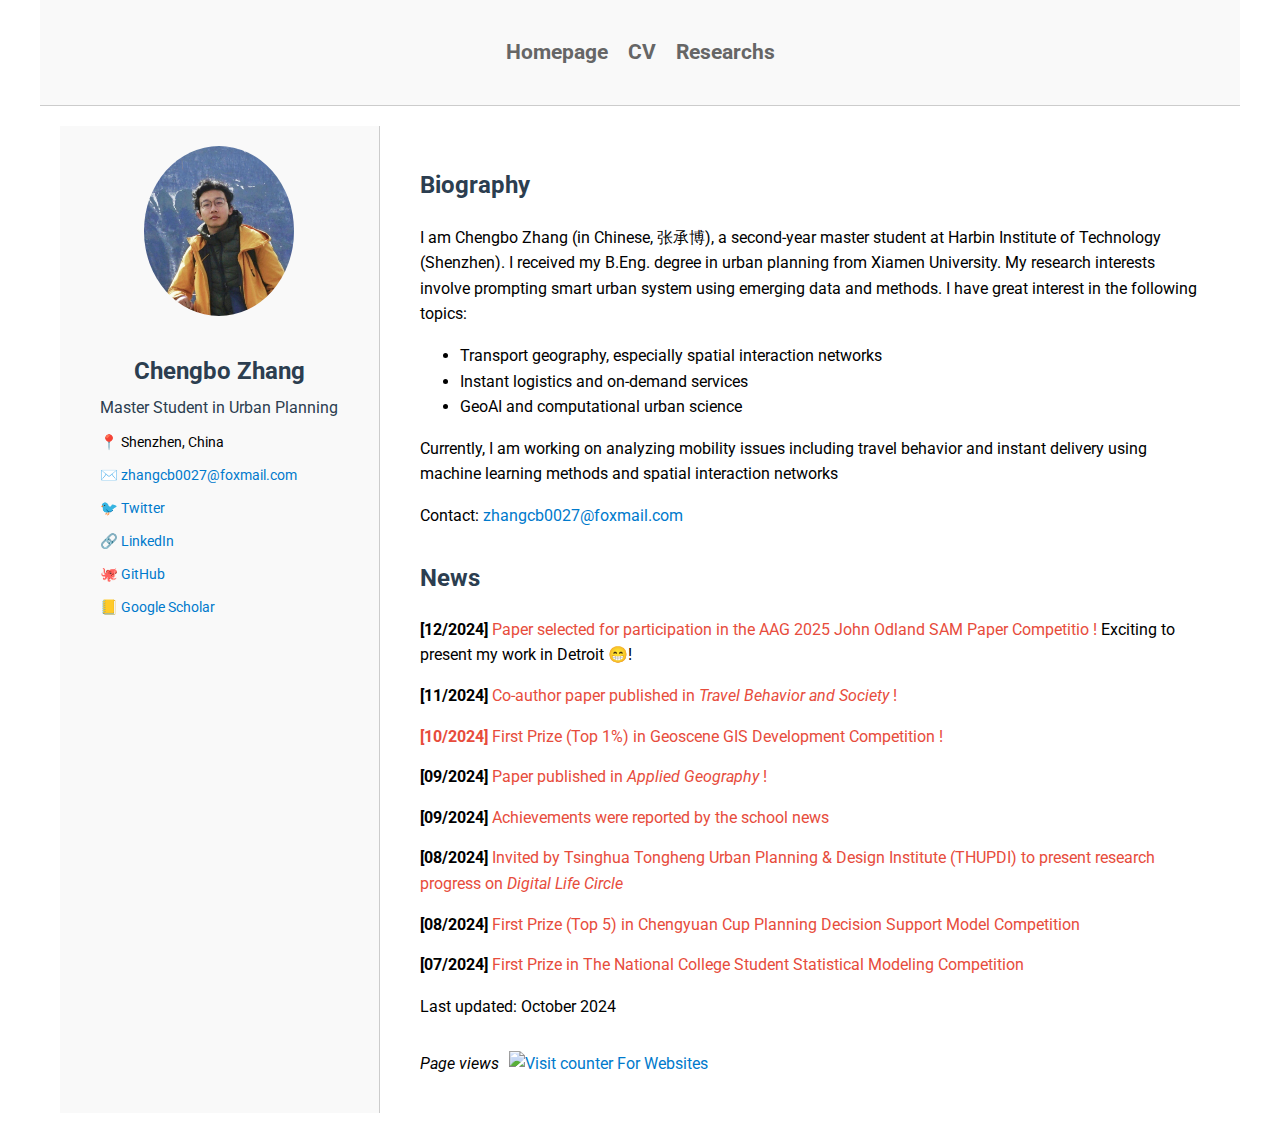
==== index.html @ 5b8f0571 "Update index.html" ====
<!DOCTYPE html>
<html lang="en">

<head>
    <meta charset="UTF-8">
    <meta name="viewport" content="width=device-width, initial-scale=1.0">
    <title>Chengbo Zhang (张承博) - Personal Academic Website</title>
    <link rel="stylesheet" href="styles.css">
    <link rel="preconnect" href="https://fonts.googleapis.com">
    <link rel="preconnect" href="https://fonts.gstatic.com" crossorigin>
    <link href="https://fonts.googleapis.com/css2?family=Roboto:wght@300;400;700&display=swap" rel="stylesheet">
    <style>
        body { 
            font-family: 'Roboto', sans-serif;
            max-width: 1200px;
            margin: auto;
            line-height: 1.6;
        }
        nav {
            display: flex;
            justify-content: center;
            gap: 40px;
            padding: 20px;
            background-color: #f9f9f9;
            border-bottom: 1px solid #ccc;
        }
        .content {
            display: flex;
            flex-direction: row;
            gap: 20px;
            padding: 20px;
        }
        .sidebar {
            width: 25%;
            padding: 20px;
            border-right: 1px solid #ccc;
            background-color: #f9f9f9;
            text-align: left;
        }
        .main-content {
            width: 70%;
            padding: 20px;
        }
        header {
            display: flex;
            align-items: center;
            flex-direction: column;
            text-align: center;
        }
        img {
            border-radius: 50%;
            width: 150px;
            margin-bottom: 20px;
        }
        .contact {
            list-style-type: none;
            padding: 0;
            margin: 10px 0;
        }
        .contact li {
            margin-bottom: 10px;
            font-size: 0.9rem;
            text-align: left;
        }
        .counter-link img {
            border-radius: 0;
            width: 60px; /* Set the desired width */
            height: auto; /* Maintain aspect ratio */
            margin: 0; /* Remove any margin */
        }
        .page-view-counter {
            display: flex; /* 使用 Flexbox */
            align-items: center; /* 垂直居中对齐 */
            gap: 10px; /* 设置元素间距 */
        }
        h1 {
            font-size: 1.5rem;
            color: #2c3e50;
            margin-bottom: 5px;
        }
        h2 {
            font-size: 1.5rem;
            color: #2c3e50;
            margin-top: 20px;
        }
        h3 {
            font-size: 1.0rem;
            color: #2c3e50;
            font-weight: 400;
            margin: 0;
        }
        a {
            color: #007acc;
            text-decoration: none;
        }
        a:hover {
            text-decoration: underline;
        }
        .news {
            margin-top: 30px;
        }
        .news-item {
            margin-bottom: 15px;
            font-size: 1rem;
        }
        .news-item a {
            color: #e74c3c;
            text-decoration: none;
        }
        .news-item a:hover {
            text-decoration: underline;
        }
        nav ul {
            list-style: none;
            padding: 0;
            display: flex;
            gap: 20px;
        }
        nav ul li {
            margin-bottom: 0;
        }
        nav ul li a {
            text-decoration: none;
            font-weight: bold;
            font-size: 1.3rem;
            color: #666;
        }
        nav ul li a:hover {
            color: #007acc;
        }
    </style>
</head>

<body>
    <nav>
        <ul>
            <li><a href="index.html">Homepage</a></li>
            <li><a href="cv.html">CV</a></li>
            <li><a href="researchs.html">Researchs</a></li>
        </ul>
    </nav>

    <div class="content">
        <div class="sidebar">
            <header>
                <img src="images/homepage/profile.jpg" alt="Your Photo">
                <div>
                    <h1>Chengbo Zhang</h1>
                    <h3>Master Student in Urban Planning</h3>
                    <ul class="contact">
                        <li>📍 Shenzhen, China</li>
                        <li>✉️ <a href="mailto:zhangcb0027@foxmail.com">zhangcb0027@foxmail.com</a></li>
                        <li>🐦 <a href="https://x.com/neeeo37731?s=05">Twitter</a></li>
                        <li>🔗 <a href="https://linkedin.com/in/your_linkedin" target="_blank">LinkedIn</a></li>
                        <li>🐙 <a href="https://github.com/Nicholas0027" target="_blank">GitHub</a></li>
                        <li>📒 <a href="https://scholar.google.com/citations?user=c6YsYRwAAAAJ&hl=zh-CN&oi=sra" target="_blank">Google Scholar</a></li>
                    </ul>
                </div>
            </header>
        </div>

        <div class="main-content">
            <section>
                <h2>Biography</h2>
                <p>I am Chengbo Zhang (in Chinese, 张承博), a second-year master student at Harbin Institute of Technology (Shenzhen).
                    I received my B.Eng. degree in urban planning from Xiamen University. 
                    My research interests involve prompting smart urban system using emerging data and methods.
                    I have great interest in the following topics:</p>
                <ul>
                    <li>Transport geography, especially spatial interaction networks</li>
                    <li>Instant logistics and on-demand services</li>
                    <li>GeoAI and computational urban science</li>
                </ul>
                <p>Currently, I am working on analyzing mobility issues including travel behavior and instant delivery using machine learning methods and spatial interaction networks </p>   
                
                <p>Contact: <a href="mailto:zhangcb0027@foxmail.com">zhangcb0027@foxmail.com</a></p>
            </section>

            <section class="news">
                <h2>News</h2>
                <div class="news-item">
                    <strong>[12/2024]</strong> <a href="https://contest.geoscene.cn/detail/315"> Paper selected for participation in the AAG 2025 John Odland SAM Paper Competitio !</a> Exciting to present my work in Detroit 😁!
                </div>
                <div class="news-item">
                    <strong>[11/2024]</strong> <a href="https://contest.geoscene.cn/detail/315">Co-author paper published in <em>Travel Behavior and Society</em> !
                </div>
                <div class="news-item">
                    <strong>[10/2024]</strong> <a href="https://contest.geoscene.cn/detail/315">First Prize (Top 1%) in Geoscene GIS Development Competition</em> !</a>
                </div>
                <div class="news-item">
                    <strong>[09/2024]</strong> <a href="https://doi.org/10.1016/j.apgeog.2024.103423">Paper published in <em>Applied Geography</em> !</a>
                </div>
                <div class="news-item">
                    <strong>[09/2024]</strong> <a href="https://www.hitsz.edu.cn/article/view/id-156126.html">Achievements were reported by the school news </a>
                </div>
                <div class="news-item"> 
                    <strong>[08/2024]</strong> <a href="https://raw.githubusercontent.com/Nicholas0027/nicholas.cb.zhang.github.io/refs/heads/main/images/asset/poster_THUPDI.jpg">Invited by Tsinghua Tongheng Urban Planning & Design Institute (THUPDI) to present research progress on <em>Digital Life Circle</em> </a> 
                </div>
                <div class="news-item">
                    <strong>[08/2024]</strong> <a href="https://mp.weixin.qq.com/s/WO44JrBKnHzDvdSNtaE3xQ">First Prize (Top 5) in Chengyuan Cup Planning Decision Support Model Competition</a>
                </div>
                <div class="news-item">
                    <strong>[07/2024]</strong> <a href="#">First Prize in The National College Student Statistical Modeling Competition</a>
                </div>
            </section>

            <footer>
                <p>Last updated: October 2024</p>
            </footer>
            <div class="page-view-counter">
                <p><em>Page views</em></p>
                <a href="https://www.hitwebcounter.com" target="_blank" class="counter-link">
                    <img src="https://hitwebcounter.com/counter/counter.php?page=17175807&style=0006&nbdigits=4&type=page&initCount=0" title="Counter Widget" Alt="Visit counter For Websites"   border="0" />                                
                </a>
            </div>
        </div>
    </div>
</body>

</html>
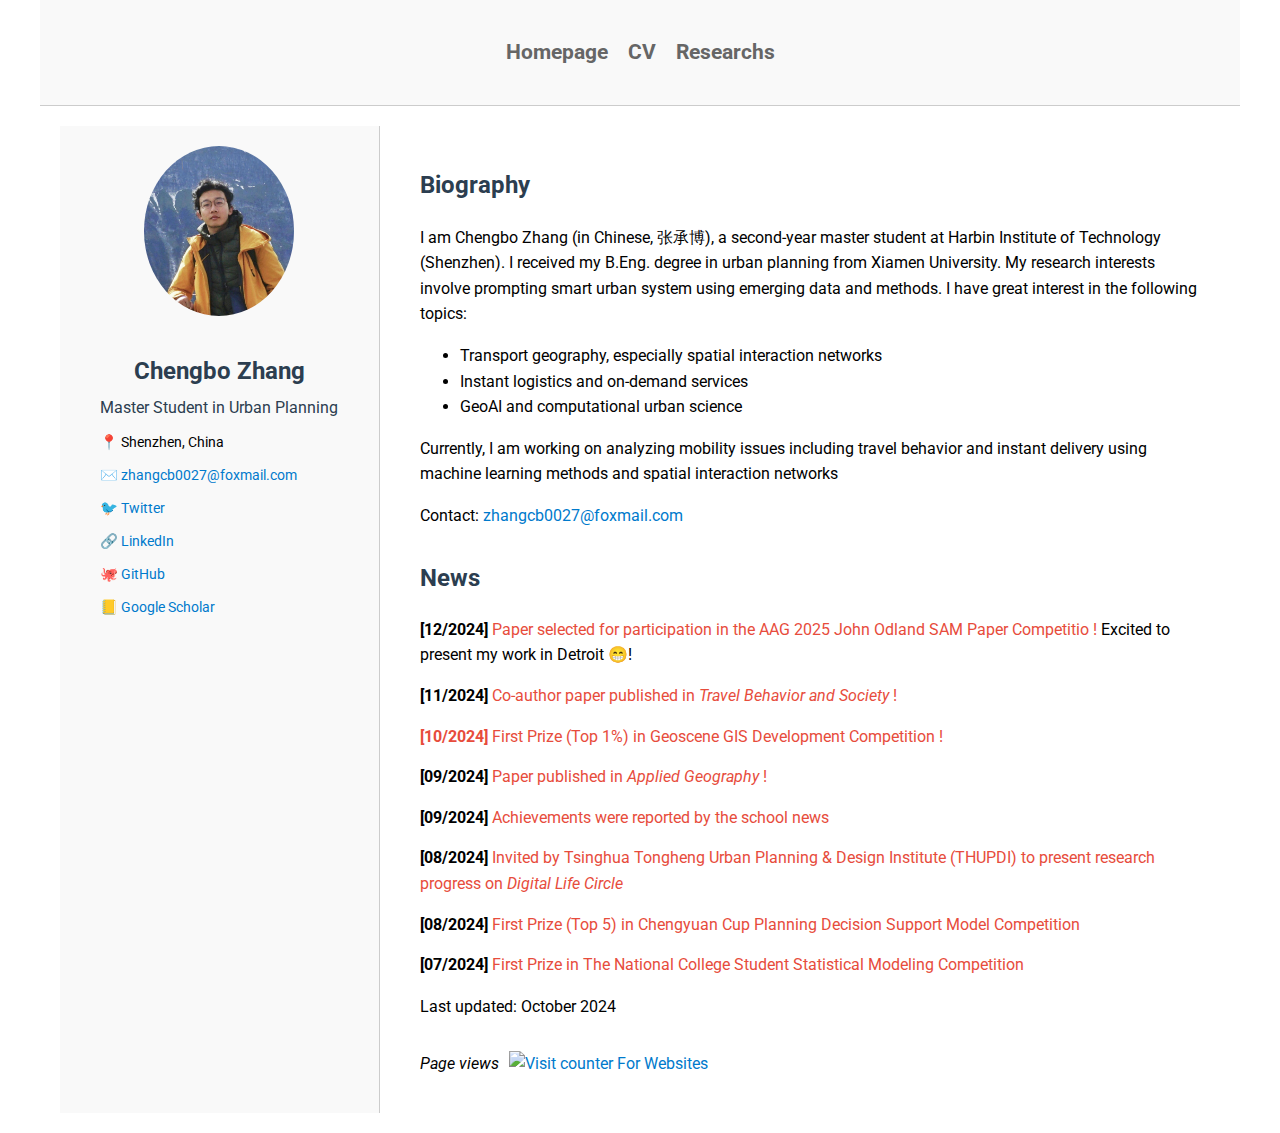
==== commit 85aebcef: "Update index.html" ====
--- a/index.html
+++ b/index.html
@@ -179,7 +179,7 @@
             <section class="news">
                 <h2>News</h2>
                 <div class="news-item">
-                    <strong>[12/2024]</strong> <a href="https://contest.geoscene.cn/detail/315"> Paper selected for participation in the AAG 2025 John Odland SAM Paper Competitio !</a> Exciting to present my work in Detroit 😁!
+                    <strong>[12/2024]</strong> <a href="https://contest.geoscene.cn/detail/315"> Paper selected for participation in the AAG 2025 John Odland SAM Paper Competitio !</a> Excited to present my work in Detroit 😁!
                 </div>
                 <div class="news-item">
                     <strong>[11/2024]</strong> <a href="https://contest.geoscene.cn/detail/315">Co-author paper published in <em>Travel Behavior and Society</em> !
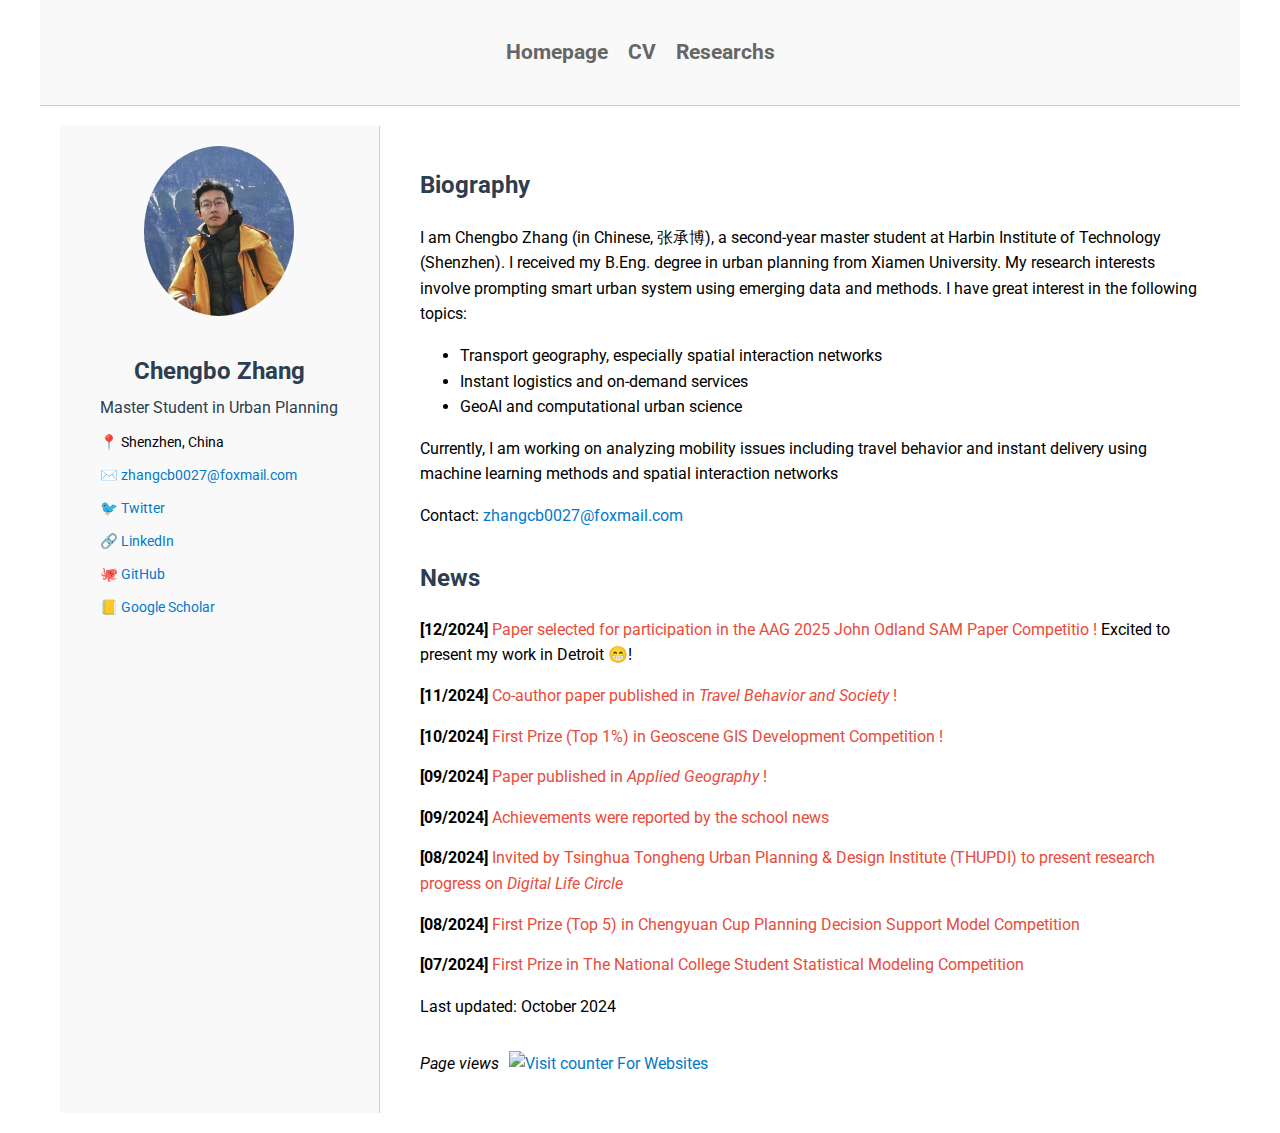
==== commit afa2b1e1: "Update index.html" ====
--- a/index.html
+++ b/index.html
@@ -179,10 +179,10 @@
             <section class="news">
                 <h2>News</h2>
                 <div class="news-item">
-                    <strong>[12/2024]</strong> <a href="https://contest.geoscene.cn/detail/315"> Paper selected for participation in the AAG 2025 John Odland SAM Paper Competitio !</a> Excited to present my work in Detroit 😁!
-                </div>
-                <div class="news-item">
-                    <strong>[11/2024]</strong> <a href="https://contest.geoscene.cn/detail/315">Co-author paper published in <em>Travel Behavior and Society</em> !
+                    <strong>[12/2024]</strong> <a href="#"> Paper selected for participation in the AAG 2025 John Odland SAM Paper Competitio !</a> Excited to present my work in Detroit 😁!
+                </div>
+                <div class="news-item">
+                    <strong>[11/2024]</strong> <a href="https://doi.org/10.1016/j.tbs.2024.100965">Co-author paper published in <em>Travel Behavior and Society</em> !</a>
                 </div>
                 <div class="news-item">
                     <strong>[10/2024]</strong> <a href="https://contest.geoscene.cn/detail/315">First Prize (Top 1%) in Geoscene GIS Development Competition</em> !</a>
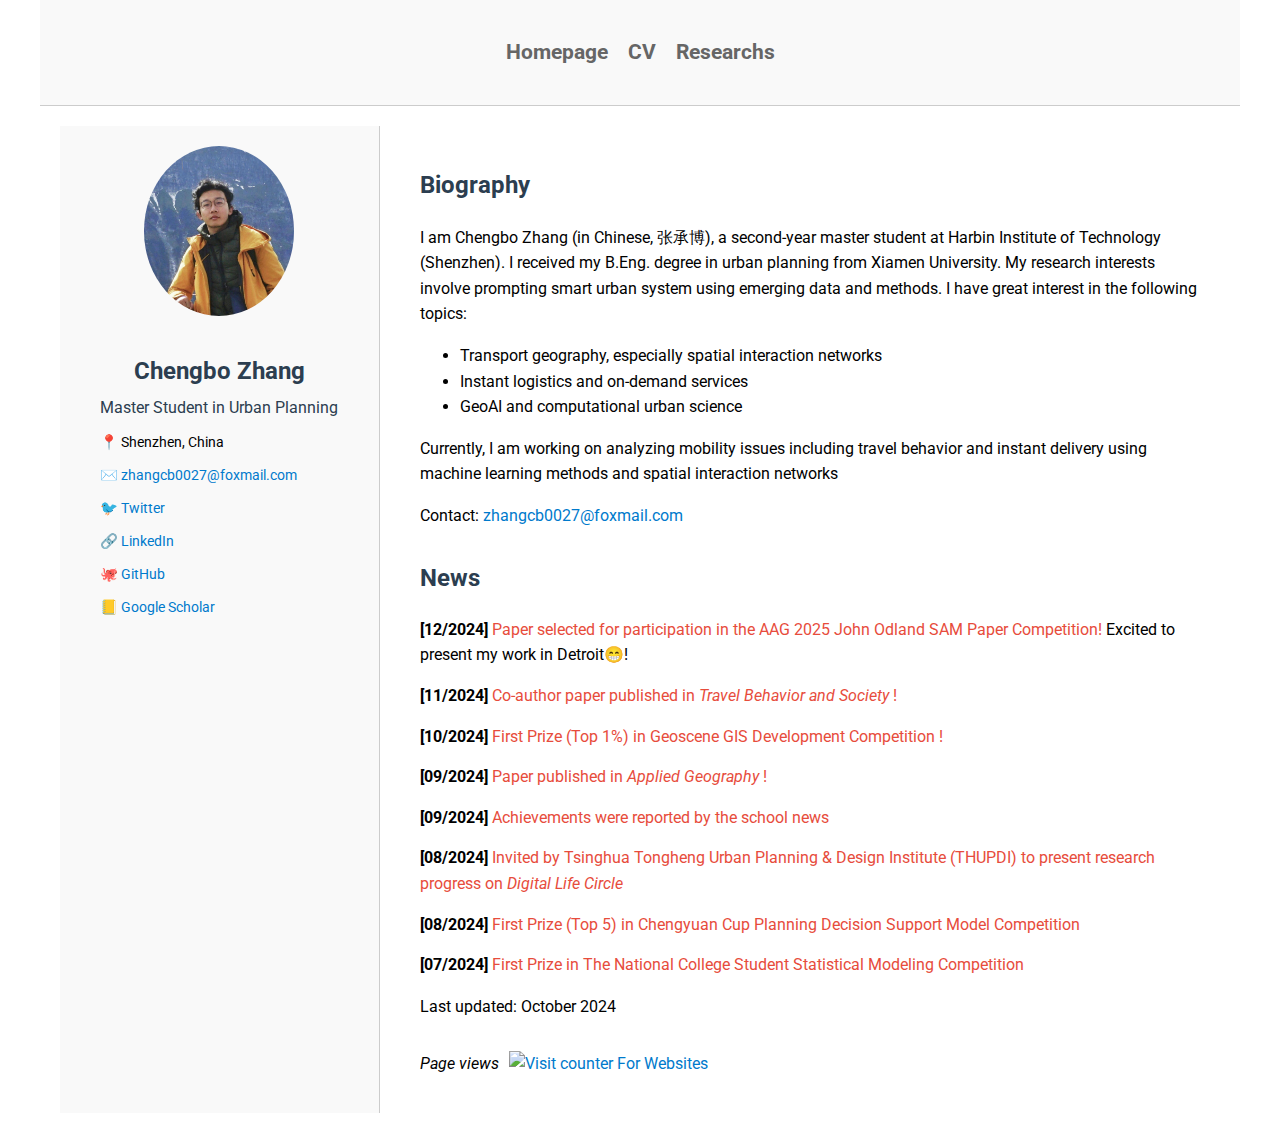
==== commit b8b8600e: "Update index.html" ====
--- a/index.html
+++ b/index.html
@@ -179,7 +179,7 @@
             <section class="news">
                 <h2>News</h2>
                 <div class="news-item">
-                    <strong>[12/2024]</strong> <a href="#"> Paper selected for participation in the AAG 2025 John Odland SAM Paper Competitio !</a> Excited to present my work in Detroit 😁!
+                    <strong>[12/2024]</strong> <a href="#"> Paper selected for participation in the AAG 2025 John Odland SAM Paper Competition!</a> Excited to present my work in Detroit😁!
                 </div>
                 <div class="news-item">
                     <strong>[11/2024]</strong> <a href="https://doi.org/10.1016/j.tbs.2024.100965">Co-author paper published in <em>Travel Behavior and Society</em> !</a>
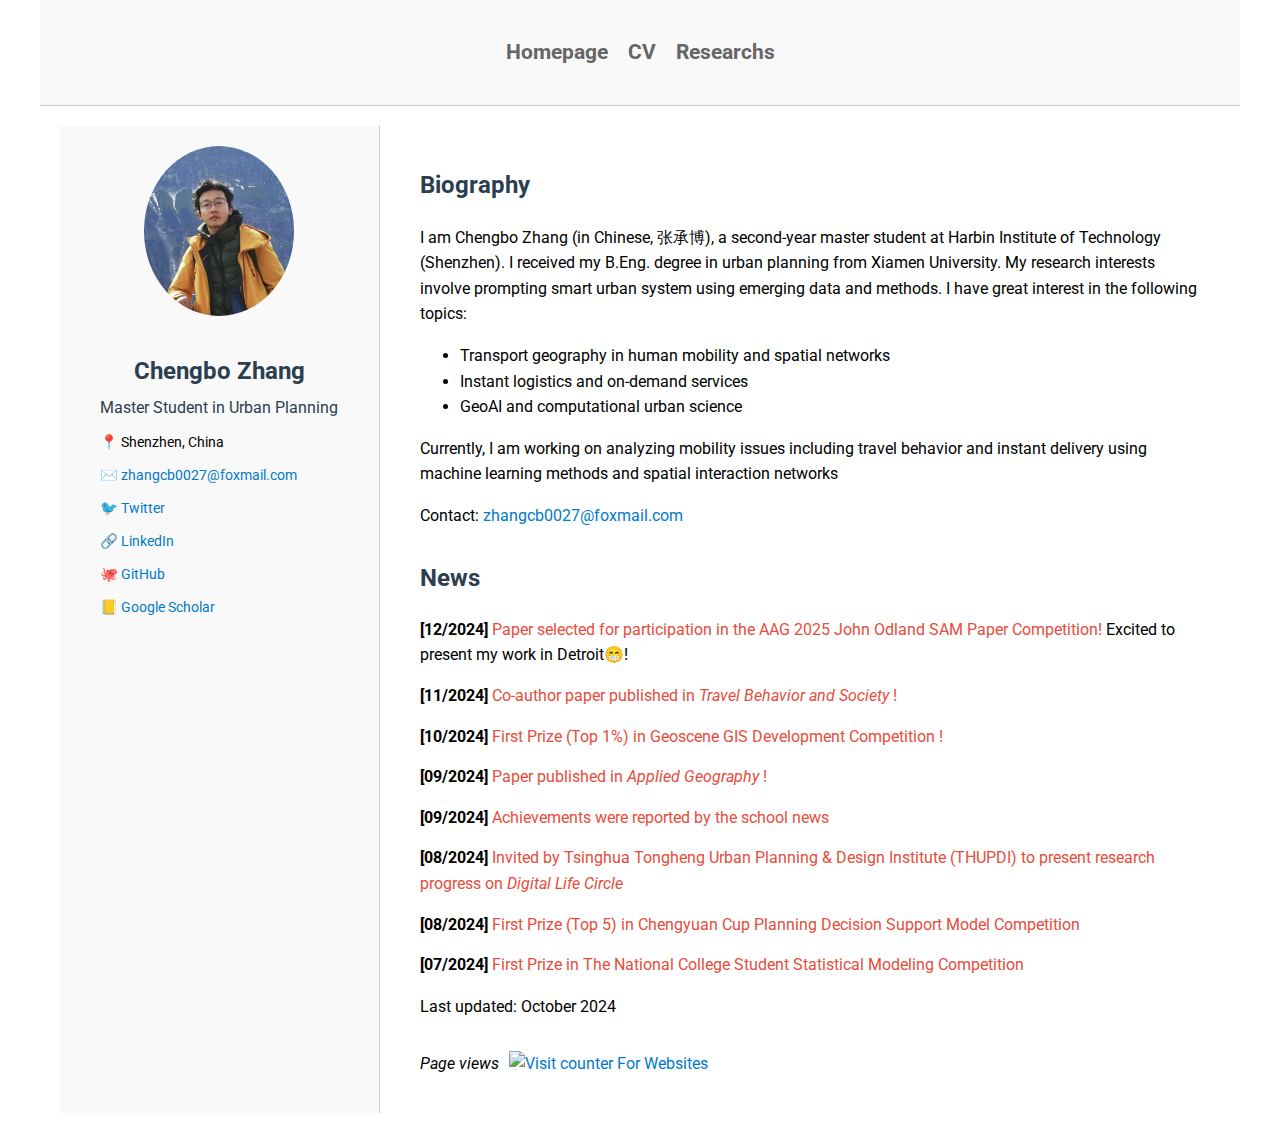
==== commit f73bc0cf: "Update index.html" ====
--- a/index.html
+++ b/index.html
@@ -167,7 +167,7 @@
                     My research interests involve prompting smart urban system using emerging data and methods.
                     I have great interest in the following topics:</p>
                 <ul>
-                    <li>Transport geography, especially spatial interaction networks</li>
+                    <li>Transport geography in human mobility and spatial networks</li>
                     <li>Instant logistics and on-demand services</li>
                     <li>GeoAI and computational urban science</li>
                 </ul>
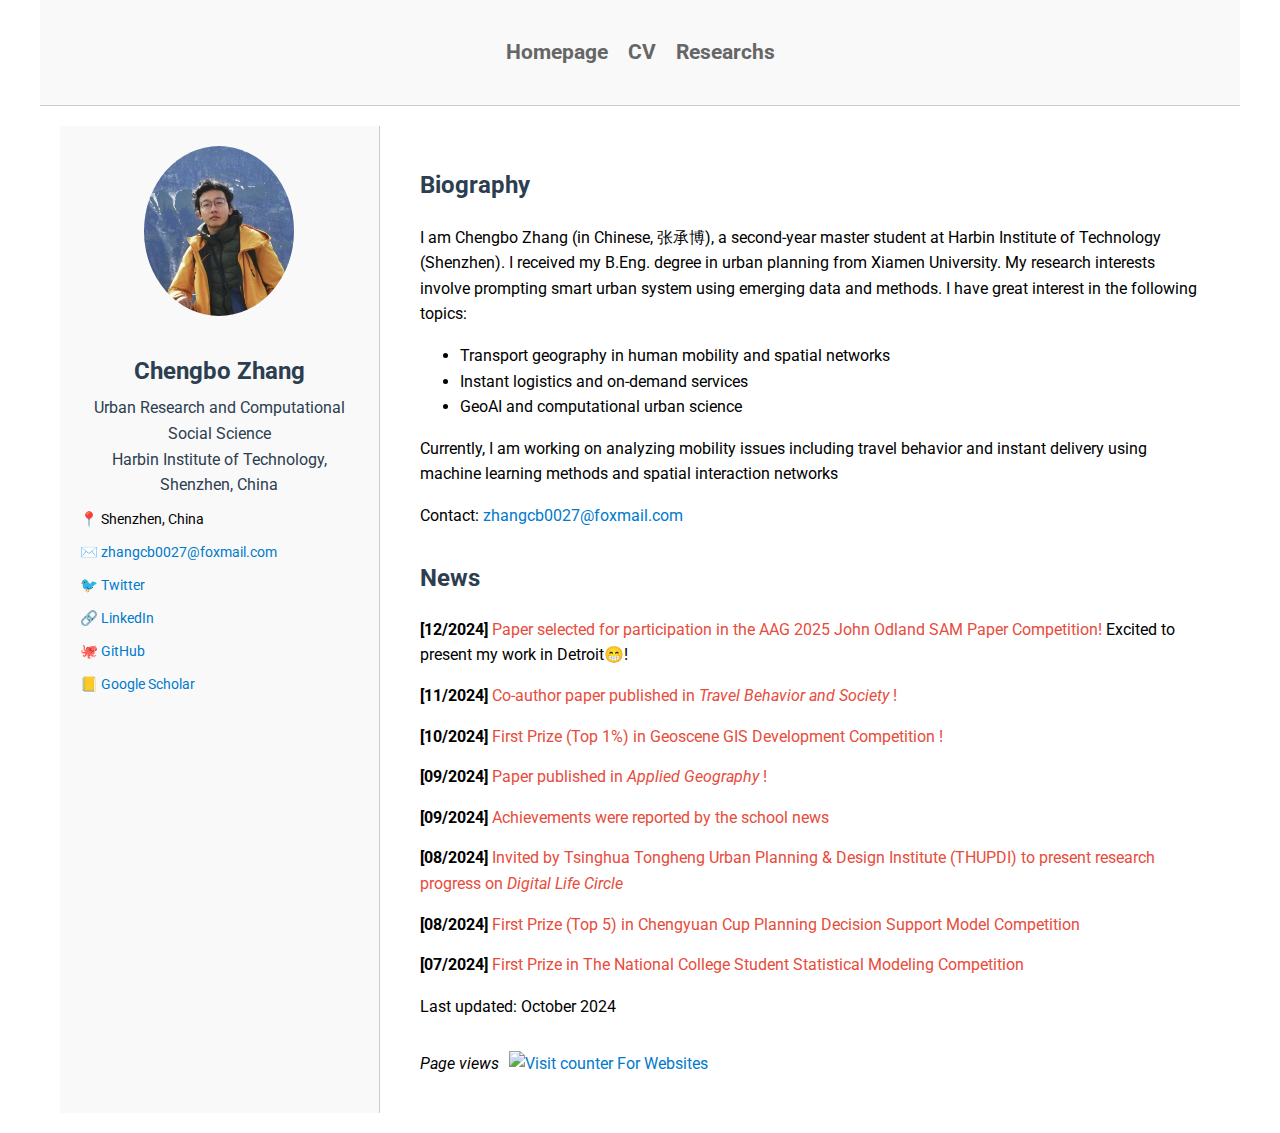
==== commit 38e9bb1f: "Update index.html" ====
--- a/index.html
+++ b/index.html
@@ -146,7 +146,8 @@
                 <img src="images/homepage/profile.jpg" alt="Your Photo">
                 <div>
                     <h1>Chengbo Zhang</h1>
-                    <h3>Master Student in Urban Planning</h3>
+                    <h3>Urban Research and Computational Social Science</h3>
+                    <h3>Harbin Institute of Technology, Shenzhen, China</h3>
                     <ul class="contact">
                         <li>📍 Shenzhen, China</li>
                         <li>✉️ <a href="mailto:zhangcb0027@foxmail.com">zhangcb0027@foxmail.com</a></li>
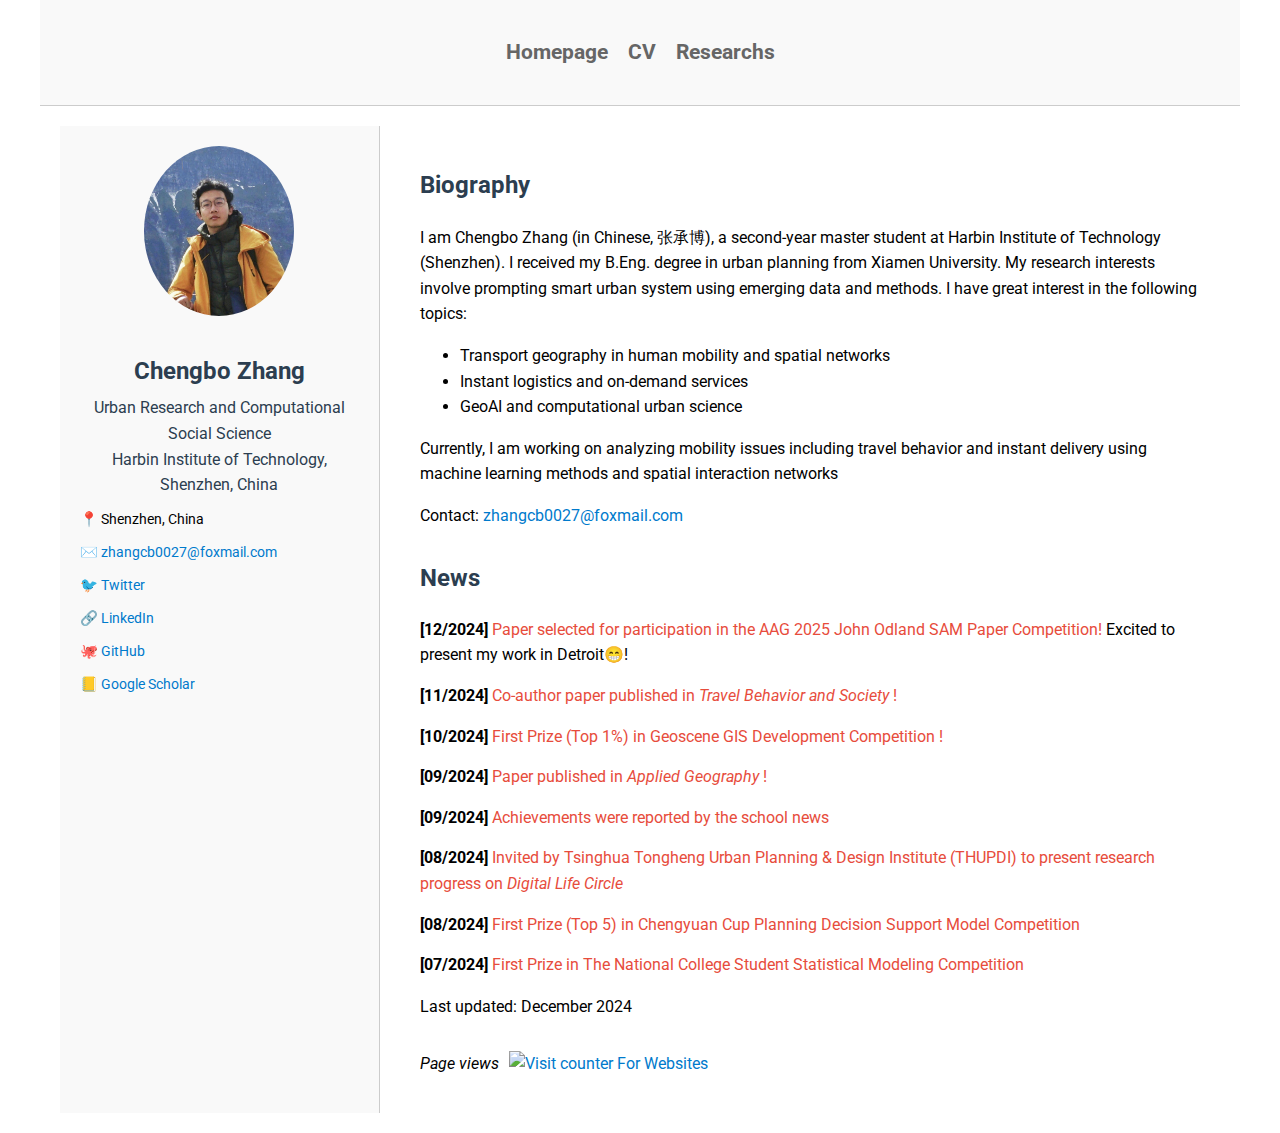
==== commit d437741a: "Update index.html" ====
--- a/index.html
+++ b/index.html
@@ -180,7 +180,7 @@
             <section class="news">
                 <h2>News</h2>
                 <div class="news-item">
-                    <strong>[12/2024]</strong> <a href="#"> Paper selected for participation in the AAG 2025 John Odland SAM Paper Competition!</a> Excited to present my work in Detroit😁!
+                    <strong>[12/2024]</strong> <a href="https://arxiv.org/abs/2411.10002"> Paper selected for participation in the AAG 2025 John Odland SAM Paper Competition!</a> Excited to present my work in Detroit😁!
                 </div>
                 <div class="news-item">
                     <strong>[11/2024]</strong> <a href="https://doi.org/10.1016/j.tbs.2024.100965">Co-author paper published in <em>Travel Behavior and Society</em> !</a>
@@ -206,7 +206,7 @@
             </section>
 
             <footer>
-                <p>Last updated: October 2024</p>
+                <p>Last updated: December 2024</p>
             </footer>
             <div class="page-view-counter">
                 <p><em>Page views</em></p>
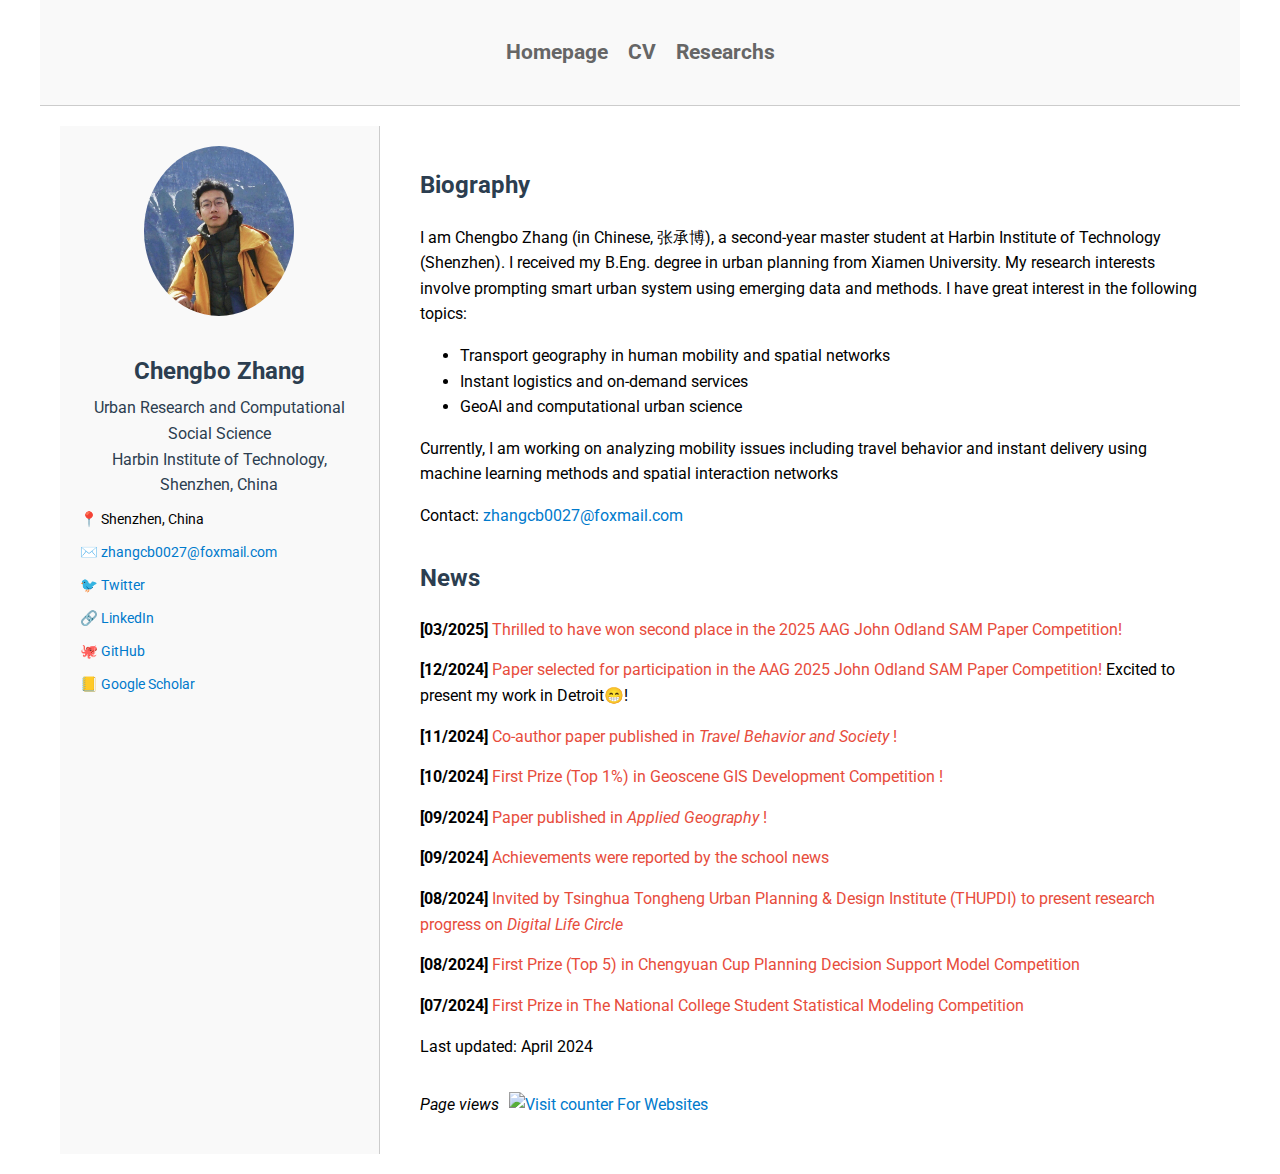
==== commit 71bac547: "Update index.html" ====
--- a/index.html
+++ b/index.html
@@ -180,6 +180,9 @@
             <section class="news">
                 <h2>News</h2>
                 <div class="news-item">
+                    <strong>[03/2025]</strong> <a href="https://arxiv.org/abs/2411.10002"> Thrilled to have won second place in the 2025 AAG John Odland SAM Paper Competition!</a>
+                </div>
+                <div class="news-item">
                     <strong>[12/2024]</strong> <a href="https://arxiv.org/abs/2411.10002"> Paper selected for participation in the AAG 2025 John Odland SAM Paper Competition!</a> Excited to present my work in Detroit😁!
                 </div>
                 <div class="news-item">
@@ -206,7 +209,7 @@
             </section>
 
             <footer>
-                <p>Last updated: December 2024</p>
+                <p>Last updated: April 2024</p>
             </footer>
             <div class="page-view-counter">
                 <p><em>Page views</em></p>
